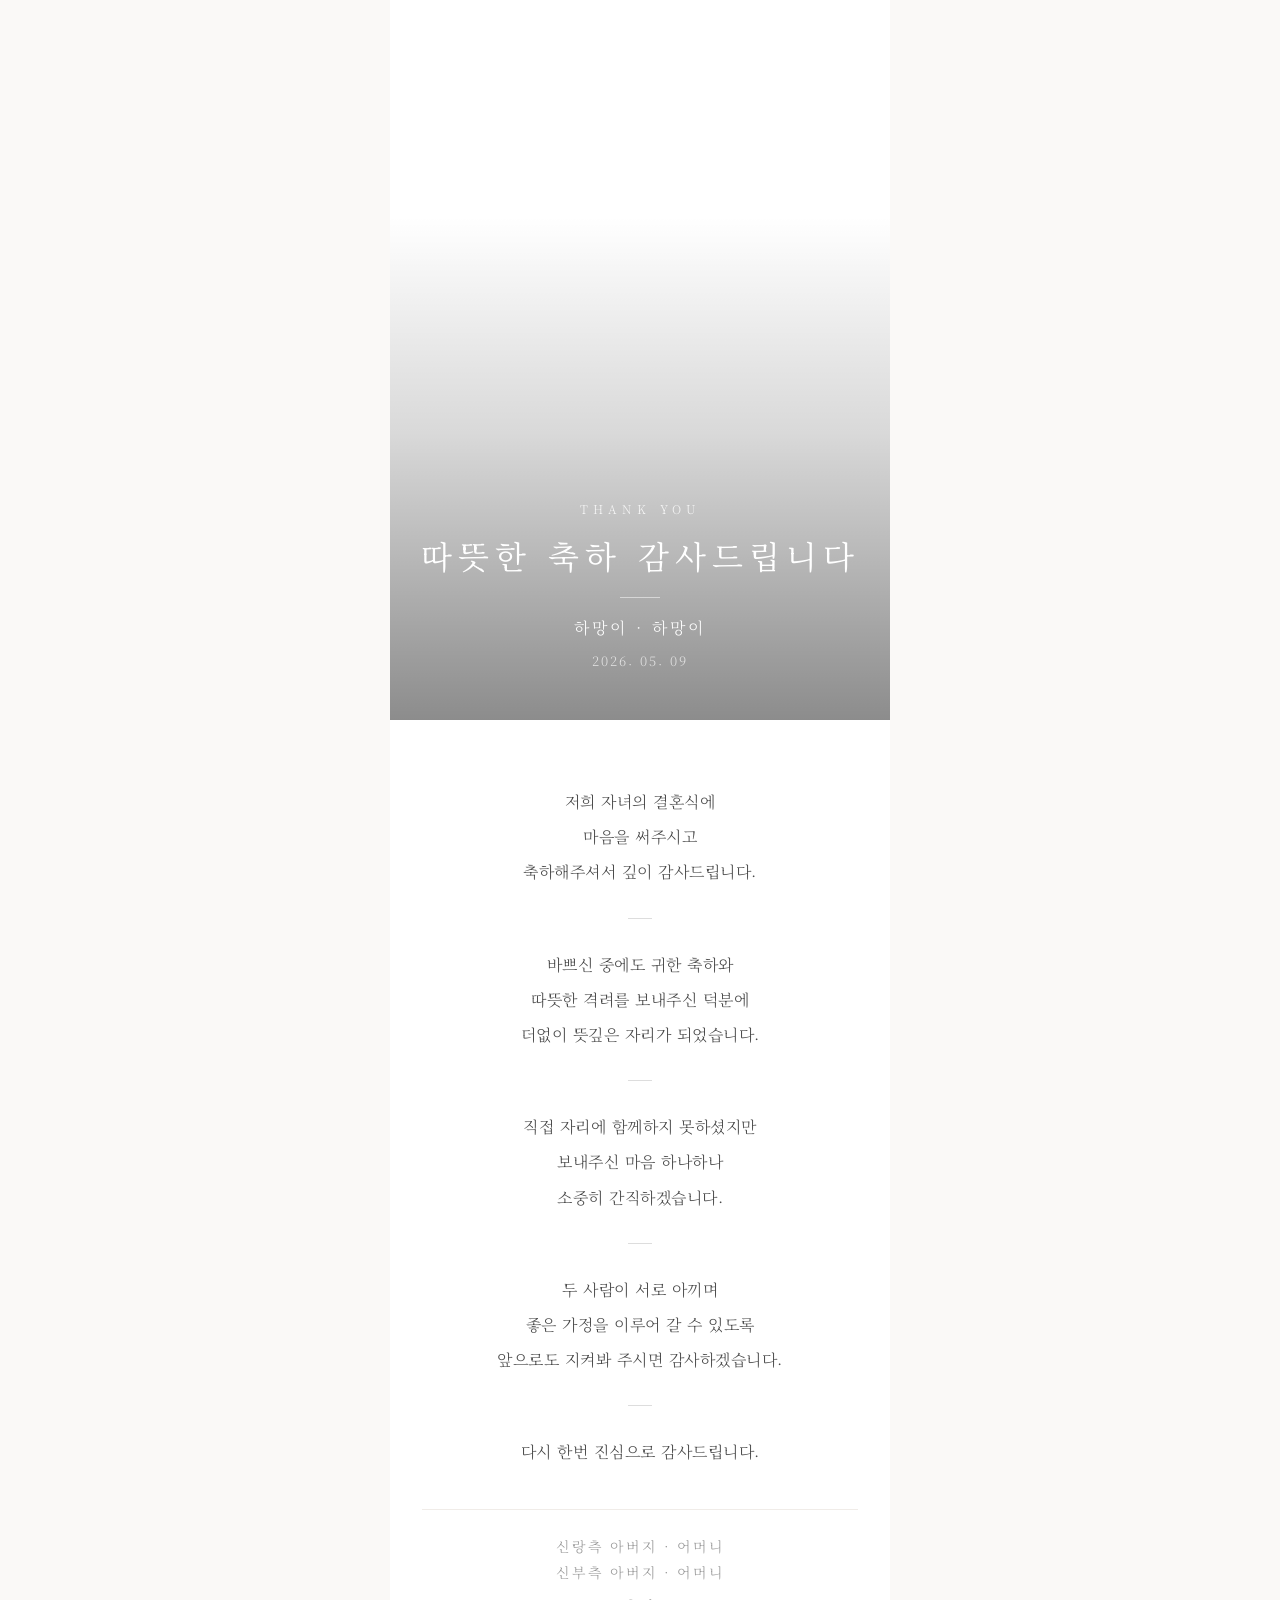
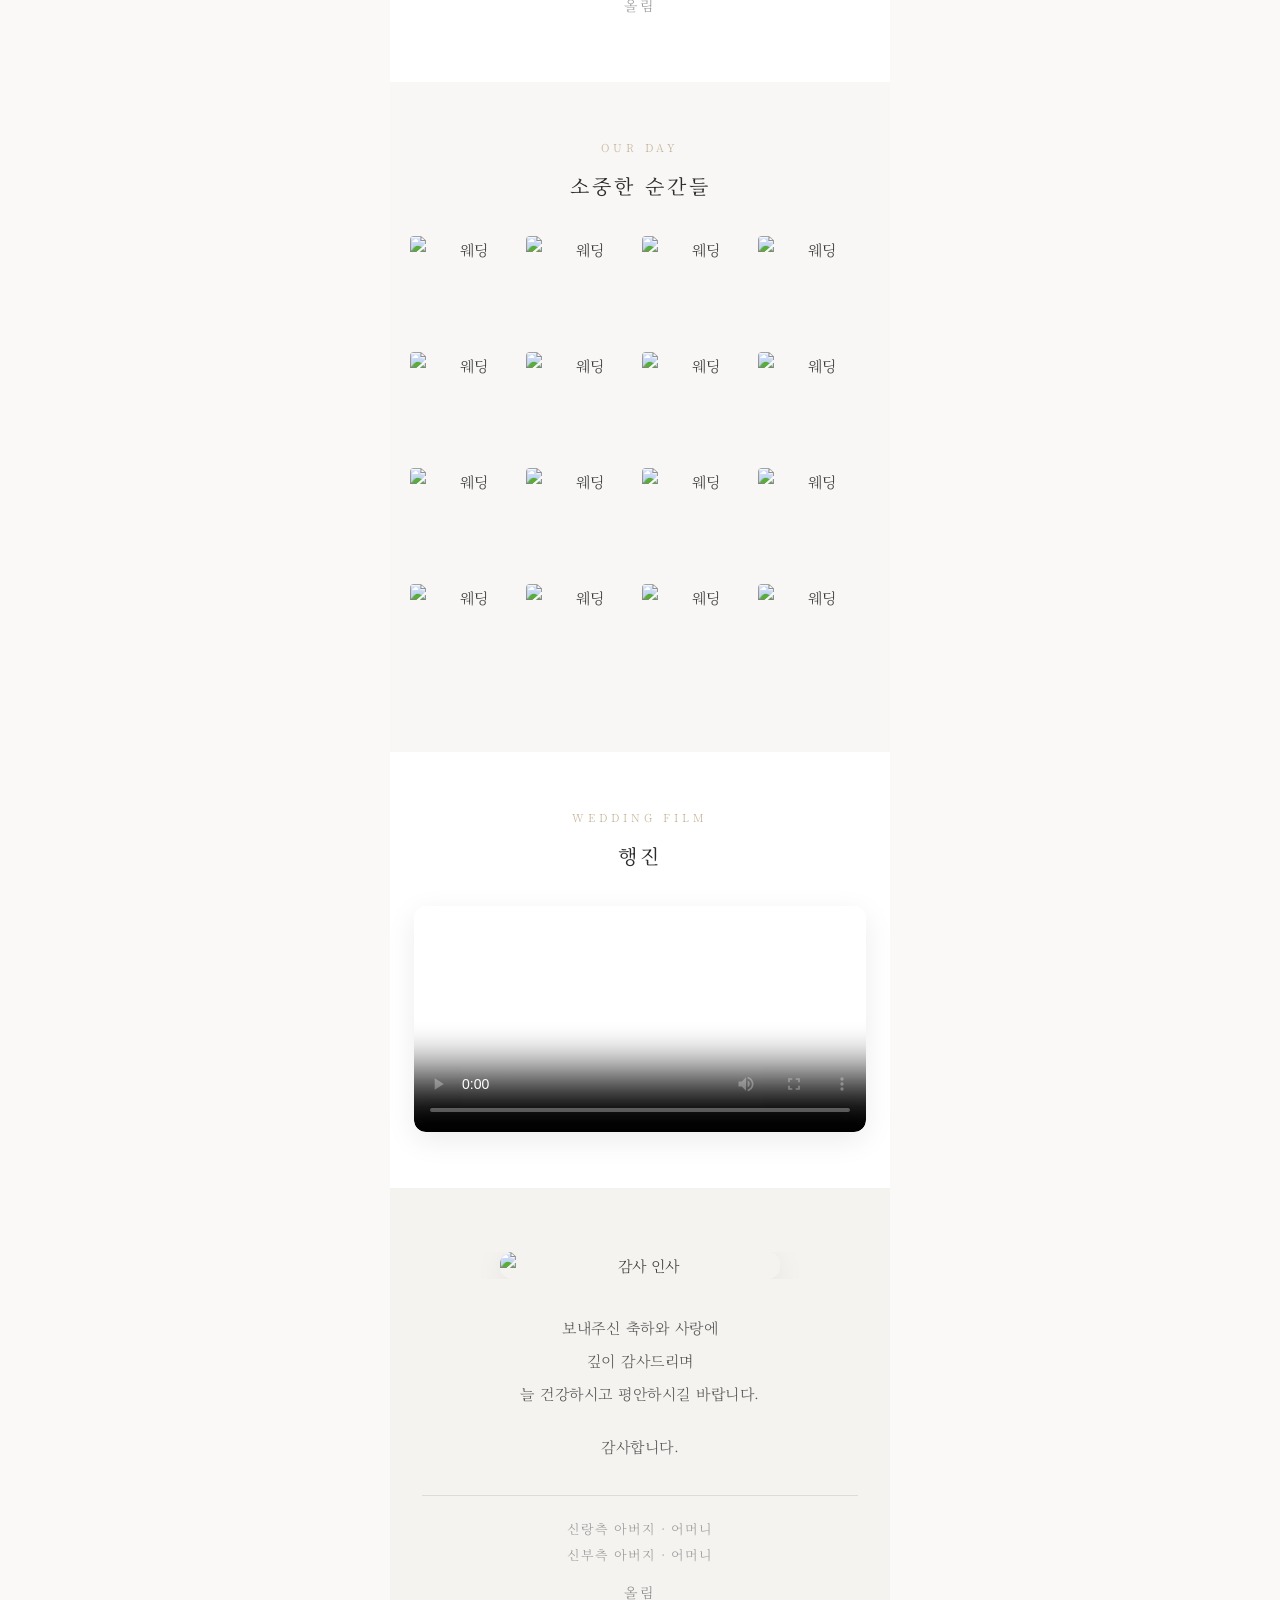
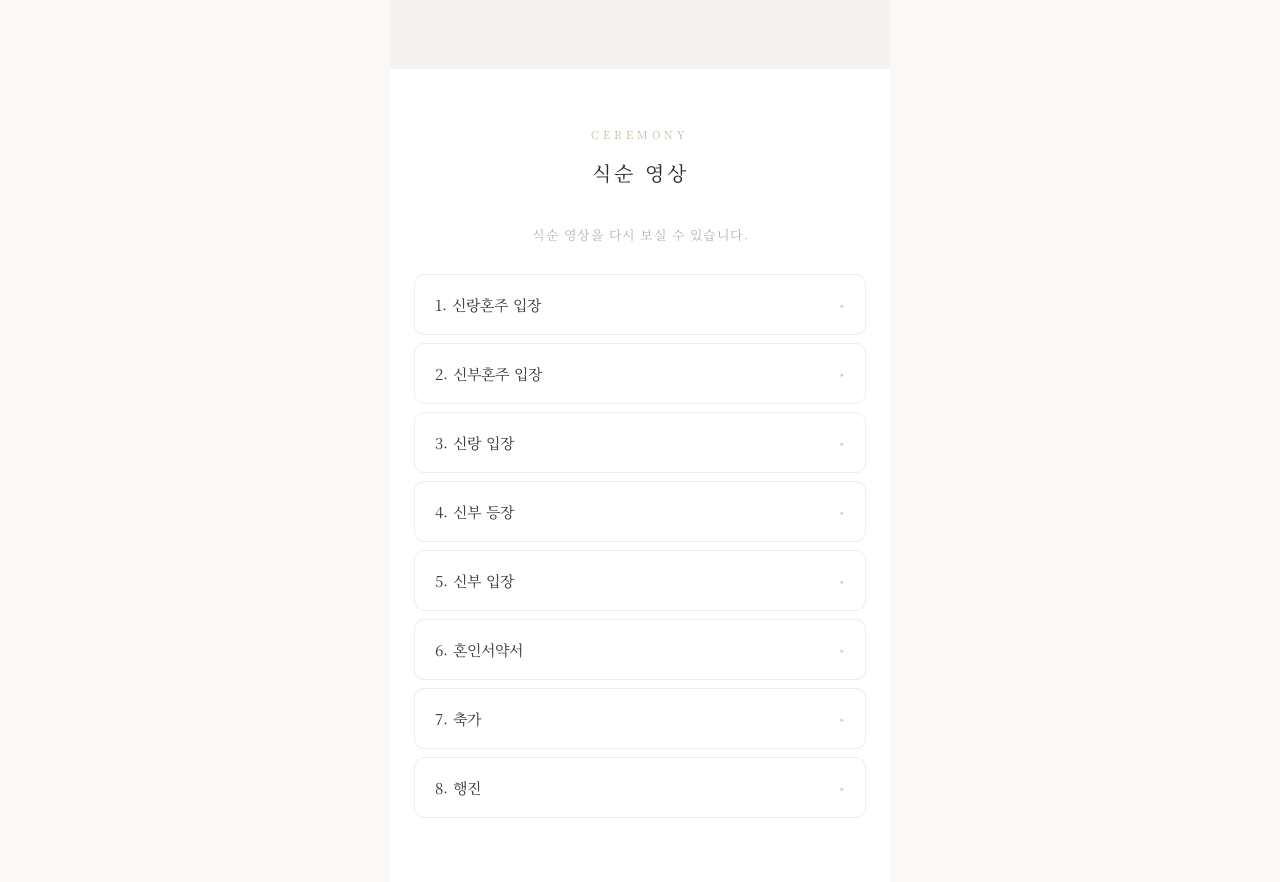
==== parents.html @ 0729daf9 "Add files via upload" ====
<!DOCTYPE html>
<html lang="ko">
<head>
    <meta charset="UTF-8">
    <meta name="viewport" content="width=device-width, initial-scale=1.0">
    <title>하망이🤍하망이 감사카드</title>
    <meta property="og:title" content="하망이🤍하망이 감사카드">
    <meta property="og:description" content="자녀의 결혼을 축복해주신 모든 분들께 진심으로 감사드립니다.">
    <meta property="og:image" content="images/g1.jpg">
    <link rel="preconnect" href="https://fonts.googleapis.com">
    <link href="https://fonts.googleapis.com/css2?family=Noto+Serif+KR:wght@300;400;500&display=swap" rel="stylesheet">
    <link rel="stylesheet" href="styles.css">
</head>
<body>
    <div class="container">
        <!-- 메인 -->
        <header class="hero">
            <div class="hero-overlay"></div>
            <div class="hero-content">
                <p class="hero-label">Thank You</p>
                <h1>따뜻한 축하 감사드립니다</h1>
                <div class="hero-line"></div>
                <p class="hero-couple">하망이 · 하망이</p>
                <p class="hero-date">2026. 05. 09</p>
            </div>
        </header>

        <!-- 인사말 -->
        <section class="section greeting-section">
            <div class="greeting-text">
                <p>저희 자녀의 결혼식에<br>마음을 써주시고<br>축하해주셔서 깊이 감사드립니다.</p>
                <div class="greeting-line"></div>
                <p>바쁘신 중에도 귀한 축하와<br>따뜻한 격려를 보내주신 덕분에<br>더없이 뜻깊은 자리가 되었습니다.</p>
                <div class="greeting-line"></div>
                <p>직접 자리에 함께하지 못하셨지만<br>보내주신 마음 하나하나<br>소중히 간직하겠습니다.</p>
                <div class="greeting-line"></div>
                <p>두 사람이 서로 아끼며<br>좋은 가정을 이루어 갈 수 있도록<br>앞으로도 지켜봐 주시면 감사하겠습니다.</p>
                <div class="greeting-line"></div>
                <p>다시 한번 진심으로 감사드립니다.</p>
            </div>
            <div class="greeting-sign">
                <p>신랑측 아버지 · 어머니</p>
                <p>신부측 아버지 · 어머니</p>
                <p class="greeting-olim">올림</p>
            </div>
        </section>

        <!-- 사진 갤러리 -->
        <section class="section gallery-section">
            <p class="section-label">Our Day</p>
            <h2>소중한 순간들</h2>
            <div class="gallery">
                <div class="gallery-item"><img src="images/g1.jpg" alt="웨딩" loading="lazy"></div>
                <div class="gallery-item"><img src="images/g2.jpg" alt="웨딩" loading="lazy"></div>
                <div class="gallery-item"><img src="images/g3.jpg" alt="웨딩" loading="lazy"></div>
                <div class="gallery-item"><img src="images/g4.jpg" alt="웨딩" loading="lazy"></div>
                <div class="gallery-item"><img src="images/g12.jpg" alt="웨딩" loading="lazy"></div>
                <div class="gallery-item"><img src="images/g13.jpg" alt="웨딩" loading="lazy"></div>
                <div class="gallery-item"><img src="images/g15.jpg" alt="웨딩" loading="lazy"></div>
                <div class="gallery-item"><img src="images/g14.jpg" alt="웨딩" loading="lazy"></div>
                <div class="gallery-item"><img src="images/g16.jpg" alt="웨딩" loading="lazy"></div>
                <div class="gallery-item"><img src="images/g5.jpg" alt="웨딩" loading="lazy"></div>
                <div class="gallery-item"><img src="images/g6.jpg" alt="웨딩" loading="lazy"></div>
                <div class="gallery-item"><img src="images/g7.jpg" alt="웨딩" loading="lazy"></div>
                <div class="gallery-item"><img src="images/g8.jpg" alt="웨딩" loading="lazy"></div>
                <div class="gallery-item"><img src="images/g9.jpg" alt="웨딩" loading="lazy"></div>
                <div class="gallery-item"><img src="images/g10.jpg" alt="웨딩" loading="lazy"></div>
                <div class="gallery-item"><img src="images/g11.jpg" alt="웨딩" loading="lazy"></div>
            </div>
        </section>

        <!-- 영상 섹션 -->
        <section class="section video-section">
            <p class="section-label">Wedding Film</p>
            <h2>행진</h2>
            <div class="video-wrapper">
                <video controls playsinline preload="metadata" poster="images/video_thumb.jpg">
                    <source src="images/video1.mp4" type="video/mp4">
                </video>
            </div>
        </section>

        <!-- 마무리 인사 -->
        <section class="section closing-section">
            <div class="closing-photo">
                <img src="images/hero.jpg" alt="감사 인사">
            </div>
            <p class="closing-text">보내주신 축하와 사랑에<br>깊이 감사드리며<br>늘 건강하시고 평안하시길 바랍니다.</p>
            <p class="closing-text">감사합니다.</p>
            <div class="closing-couple">
                <p class="closing-parents">신랑측 아버지 · 어머니</p>
                <p class="closing-parents">신부측 아버지 · 어머니</p>
                <p class="closing-olim">올림</p>
            </div>
        </section>

        <!-- 식순 영상 -->
        <section class="section ceremony-section">
            <p class="section-label">Ceremony</p>
            <h2>식순 영상</h2>
            <p class="ceremony-desc">식순 영상을 다시 보실 수 있습니다.</p>

            <details class="ceremony-item">
                <summary>1. 신랑혼주 입장</summary>
                <div class="ceremony-video">
                    <video controls playsinline preload="metadata"><source src="images/v_신랑혼주입장.mp4" type="video/mp4"></video>
                </div>
            </details>

            <details class="ceremony-item">
                <summary>2. 신부혼주 입장</summary>
                <div class="ceremony-video">
                    <video controls playsinline preload="metadata"><source src="images/v_신부혼주입장.mp4" type="video/mp4"></video>
                </div>
            </details>

            <details class="ceremony-item">
                <summary>3. 신랑 입장</summary>
                <div class="ceremony-video">
                    <video controls playsinline preload="metadata"><source src="images/v_신랑입장.mp4" type="video/mp4"></video>
                </div>
            </details>

            <details class="ceremony-item">
                <summary>4. 신부 등장</summary>
                <div class="ceremony-video">
                    <video controls playsinline preload="metadata"><source src="images/v_신부등장.mp4" type="video/mp4"></video>
                </div>
            </details>

            <details class="ceremony-item">
                <summary>5. 신부 입장</summary>
                <div class="ceremony-video">
                    <video controls playsinline preload="metadata"><source src="images/v_신부입장.mp4" type="video/mp4"></video>
                </div>
            </details>

            <details class="ceremony-item">
                <summary>6. 혼인서약서</summary>
                <div class="ceremony-video">
                    <video controls playsinline preload="metadata"><source src="images/v_혼인서약서.mp4" type="video/mp4"></video>
                </div>
            </details>

            <details class="ceremony-item">
                <summary>7. 축가</summary>
                <div class="ceremony-video">
                    <video controls playsinline preload="metadata"><source src="images/v_축가.mp4" type="video/mp4"></video>
                </div>
            </details>

            <details class="ceremony-item">
                <summary>8. 행진</summary>
                <div class="ceremony-video">
                    <video controls playsinline preload="metadata"><source src="images/v_행진.mp4" type="video/mp4"></video>
                </div>
            </details>
        </section>

    </div>

    <!-- 사진 뷰어 -->
    <div class="photo-viewer" id="photo-viewer">
        <button class="viewer-close" onclick="closeViewer()">&times;</button>
        <button class="viewer-prev" onclick="viewerNav(-1)">‹</button>
        <img id="viewer-img" src="" alt="">
        <button class="viewer-next" onclick="viewerNav(1)">›</button>
        <div class="viewer-counter" id="viewer-counter"></div>
    </div>

    <script>
        let galleryImages = [];
        let currentViewerIndex = 0;

        document.querySelectorAll('.gallery-item img').forEach((img, i) => {
            galleryImages.push(img.src);
            img.addEventListener('click', () => {
                currentViewerIndex = i;
                showViewerImage();
                document.getElementById('photo-viewer').classList.add('active');
                document.body.style.overflow = 'hidden';
            });
        });

        function showViewerImage() {
            document.getElementById('viewer-img').src = galleryImages[currentViewerIndex];
            document.getElementById('viewer-counter').textContent = (currentViewerIndex + 1) + ' / ' + galleryImages.length;
        }

        function viewerNav(dir) {
            currentViewerIndex = (currentViewerIndex + dir + galleryImages.length) % galleryImages.length;
            showViewerImage();
        }

        function closeViewer() {
            document.getElementById('photo-viewer').classList.remove('active');
            document.body.style.overflow = '';
        }

        document.getElementById('photo-viewer').addEventListener('click', (e) => {
            if (e.target === e.currentTarget) closeViewer();
        });

        let touchStartX = 0;
        const viewer = document.getElementById('photo-viewer');
        viewer.addEventListener('touchstart', (e) => { touchStartX = e.touches[0].clientX; });
        viewer.addEventListener('touchend', (e) => {
            const diff = touchStartX - e.changedTouches[0].clientX;
            if (Math.abs(diff) > 50) viewerNav(diff > 0 ? 1 : -1);
        });

        const observer = new IntersectionObserver((entries) => {
            entries.forEach(entry => {
                if (entry.isIntersecting) {
                    entry.target.classList.add('visible');
                }
            });
        }, { threshold: 0.15 });

        document.querySelectorAll('.section, .gallery-item').forEach(el => observer.observe(el));
    </script>
</body>
</html>
---- styles.css ----
* { margin: 0; padding: 0; box-sizing: border-box; }

body {
    font-family: 'Noto Serif KR', serif;
    background: #faf9f7;
    color: #3a3a3a;
    font-size: 15px;
    line-height: 1.8;
    -webkit-font-smoothing: antialiased;
    font-weight: 300;
}

.container {
    max-width: 500px;
    margin: 0 auto;
    background: #fff;
    min-height: 100vh;
    overflow: hidden;
}

/* Hero */
.hero {
    position: relative;
    height: 80vh;
    min-height: 480px;
    background: url('images/g1.jpg') center center / cover no-repeat;
    display: flex;
    align-items: flex-end;
    justify-content: center;
}

.hero-overlay {
    position: absolute;
    top: 0; left: 0; right: 0; bottom: 0;
    background: linear-gradient(
        to bottom,
        rgba(0,0,0,0) 30%,
        rgba(0,0,0,0.15) 60%,
        rgba(0,0,0,0.45) 100%
    );
}

.hero-content {
    position: relative;
    z-index: 1;
    text-align: center;
    color: #fff;
    padding: 0 24px 48px;
}

.hero-label {
    font-size: 12px;
    letter-spacing: 5px;
    text-transform: uppercase;
    opacity: 0.8;
    margin-bottom: 8px;
}

.hero h1 {
    font-size: 32px;
    font-weight: 400;
    letter-spacing: 6px;
    margin-bottom: 12px;
    color: #fff;
}

.hero-line {
    width: 40px;
    height: 1px;
    background: rgba(255,255,255,0.5);
    margin: 0 auto 16px;
}

.hero-couple {
    font-size: 16px;
    letter-spacing: 3px;
    font-weight: 300;
    margin-bottom: 6px;
}

.hero-date {
    font-size: 13px;
    letter-spacing: 2px;
    opacity: 0.7;
}

/* Sections */
.section {
    padding: 56px 28px;
    text-align: center;
    opacity: 0;
    transform: translateY(20px);
    transition: opacity 0.8s ease, transform 0.8s ease;
}

.section.visible {
    opacity: 1;
    transform: translateY(0);
}

.section-label {
    font-size: 11px;
    letter-spacing: 4px;
    color: #c5b79e;
    text-transform: uppercase;
    margin-bottom: 10px;
}

.section h2 {
    font-size: 20px;
    font-weight: 400;
    color: #2c2c2c;
    letter-spacing: 3px;
    margin-bottom: 32px;
}

/* Greeting */
.greeting-section {
    background: #fff;
    padding: 64px 32px;
}

.greeting-text p {
    font-size: 16px;
    line-height: 2.2;
    color: #4a4a4a;
    font-weight: 300;
    letter-spacing: 0.5px;
}

.greeting-line {
    width: 24px;
    height: 1px;
    background: #ddd;
    margin: 28px auto;
}

.greeting-sign {
    margin-top: 40px;
    padding-top: 24px;
    border-top: 1px solid #f0ece8;
}

.greeting-sign p {
    font-size: 14px;
    color: #999;
    letter-spacing: 2px;
}

/* Gallery */
.gallery-section {
    background: #f8f7f5;
    padding: 56px 20px;
}

.gallery {
    display: grid;
    grid-template-columns: 1fr 1fr 1fr 1fr;
    gap: 4px;
}

.gallery-item {
    border-radius: 4px;
    overflow: hidden;
    cursor: pointer;
    opacity: 0;
    transform: translateY(16px);
    transition: opacity 0.6s ease, transform 0.6s ease;
    aspect-ratio: 1;
}

.gallery-item.visible {
    opacity: 1;
    transform: translateY(0);
}

.gallery-item img {
    width: 100%;
    height: 100%;
    object-fit: cover;
    display: block;
    transition: transform 0.4s ease;
}

.gallery-item:active img {
    transform: scale(1.05);
}

/* Video */
.video-section {
    background: #fff;
    padding: 56px 24px;
}

.video-wrapper {
    border-radius: 12px;
    overflow: hidden;
    box-shadow: 0 8px 30px rgba(0,0,0,0.08);
}

.video-wrapper video {
    width: 100%;
    display: block;
    border-radius: 12px;
}

.video-label {
    font-size: 13px;
    color: #aaa;
    margin-top: 12px;
    letter-spacing: 0.5px;
}

/* Closing */
.closing-section {
    background: #f5f3f0;
    padding: 64px 32px;
}

.closing-photo {
    margin-bottom: 32px;
}

.closing-photo {
    overflow: hidden;
}

.closing-photo img {
    width: 100%;
    max-width: 280px;
    border-radius: 12px;
    box-shadow: 0 8px 30px rgba(0,0,0,0.08);
    display: block;
    margin: 0 auto;
}

.closing-text {
    font-size: 15px;
    line-height: 2.2;
    color: #555;
    font-weight: 300;
    margin-bottom: 20px;
    letter-spacing: 0.5px;
}

.closing-couple {
    margin-top: 32px;
    padding-top: 20px;
    border-top: 1px solid #e0dbd5;
}

.closing-names {
    font-size: 17px;
    font-weight: 400;
    color: #3a3a3a;
    letter-spacing: 3px;
    margin-bottom: 12px;
}

.closing-parents {
    font-size: 13px;
    color: #999;
    letter-spacing: 1px;
    line-height: 2;
}

.closing-olim {
    font-size: 14px;
    color: #888;
    letter-spacing: 2px;
    margin-top: 12px;
}

.greeting-parents {
    font-size: 13px;
    color: #aaa;
    letter-spacing: 1px;
    margin-top: 4px;
}

.greeting-olim {
    font-size: 14px;
    color: #999;
    letter-spacing: 2px;
    margin-top: 8px;
}

/* Ceremony */
.ceremony-section {
    background: #fff;
    padding: 56px 24px;
}

.ceremony-desc {
    font-size: 13px;
    color: #aaa;
    margin-bottom: 28px;
    letter-spacing: 0.5px;
}

.ceremony-item {
    border: 1px solid #f0ece8;
    border-radius: 10px;
    margin-bottom: 8px;
    overflow: hidden;
}

.ceremony-item summary {
    padding: 16px 20px;
    font-size: 15px;
    font-weight: 400;
    color: #3a3a3a;
    cursor: pointer;
    list-style: none;
    display: flex;
    align-items: center;
    justify-content: space-between;
    transition: background 0.2s;
}

.ceremony-item summary::-webkit-details-marker { display: none; }

.ceremony-item summary::after {
    content: '▸';
    font-size: 12px;
    color: #ccc;
    transition: transform 0.2s;
}

.ceremony-item[open] summary::after {
    transform: rotate(90deg);
}

.ceremony-item summary:active {
    background: #faf9f7;
}

.ceremony-video {
    padding: 0 12px 12px;
}

.ceremony-video video {
    width: 100%;
    border-radius: 8px;
    display: block;
}

/* Footer */
footer {
    background: #2c2c2c;
    text-align: center;
    padding: 24px;
    font-size: 12px;
    color: rgba(255,255,255,0.4);
    letter-spacing: 1px;
}

/* Photo Viewer */
.photo-viewer {
    display: none;
    position: fixed;
    top: 0; left: 0; right: 0; bottom: 0;
    background: rgba(0,0,0,0.95);
    z-index: 1000;
    align-items: center;
    justify-content: center;
    padding: 20px;
}

.photo-viewer.active {
    display: flex;
}

.photo-viewer img {
    max-width: 100%;
    max-height: 90vh;
    object-fit: contain;
    border-radius: 4px;
}

.viewer-close {
    position: absolute;
    top: 16px;
    right: 20px;
    background: none;
    border: none;
    color: #fff;
    font-size: 36px;
    cursor: pointer;
    z-index: 10;
    opacity: 0.7;
}

.viewer-prev,
.viewer-next {
    position: absolute;
    top: 50%;
    transform: translateY(-50%);
    background: rgba(255,255,255,0.15);
    border: none;
    color: #fff;
    font-size: 36px;
    width: 48px;
    height: 48px;
    border-radius: 50%;
    cursor: pointer;
    z-index: 10;
    display: flex;
    align-items: center;
    justify-content: center;
}

.viewer-prev { left: 12px; }
.viewer-next { right: 12px; }

.viewer-prev:active,
.viewer-next:active {
    background: rgba(255,255,255,0.3);
}

.viewer-counter {
    position: absolute;
    bottom: 24px;
    left: 50%;
    transform: translateX(-50%);
    color: rgba(255,255,255,0.6);
    font-size: 13px;
    letter-spacing: 2px;
}

/* Responsive */
@media (max-width: 380px) {
    .hero h1 { font-size: 26px; letter-spacing: 4px; }
    .greeting-text p { font-size: 15px; }
    .section { padding: 44px 24px; }
}
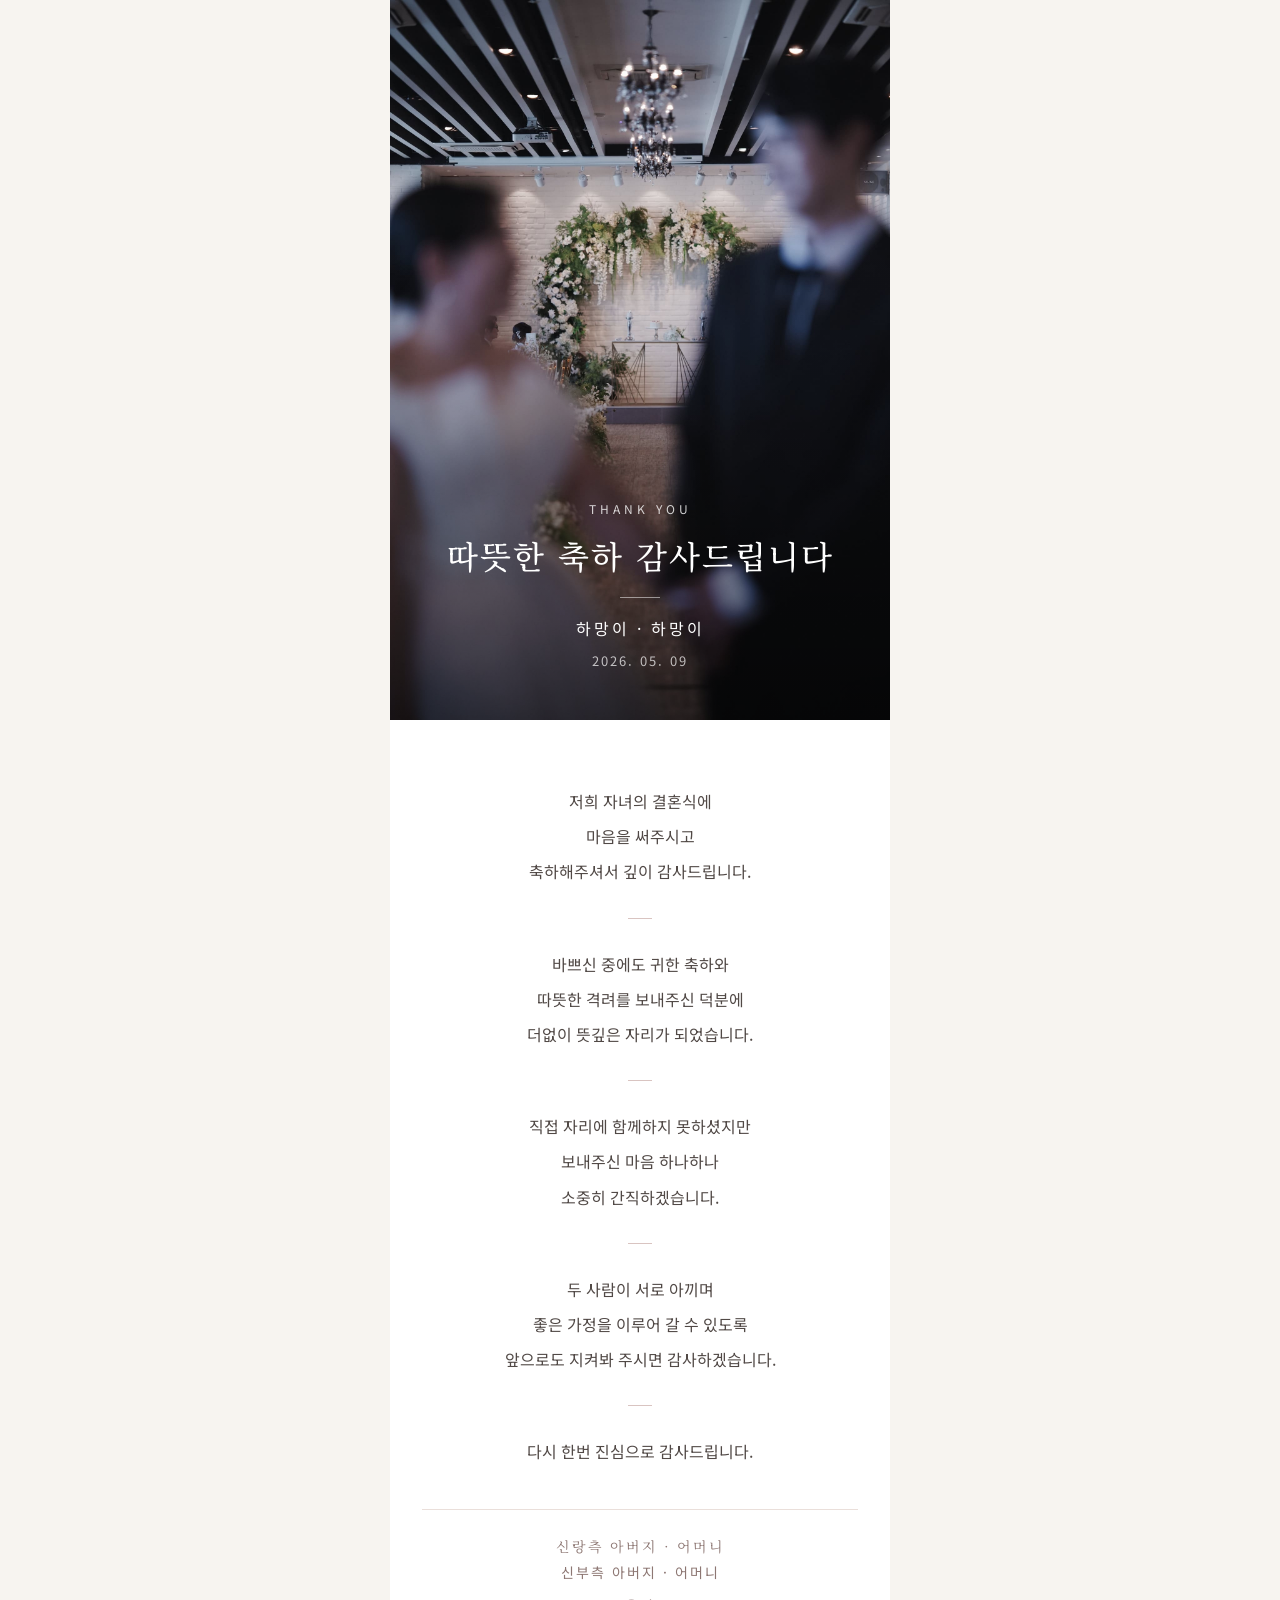
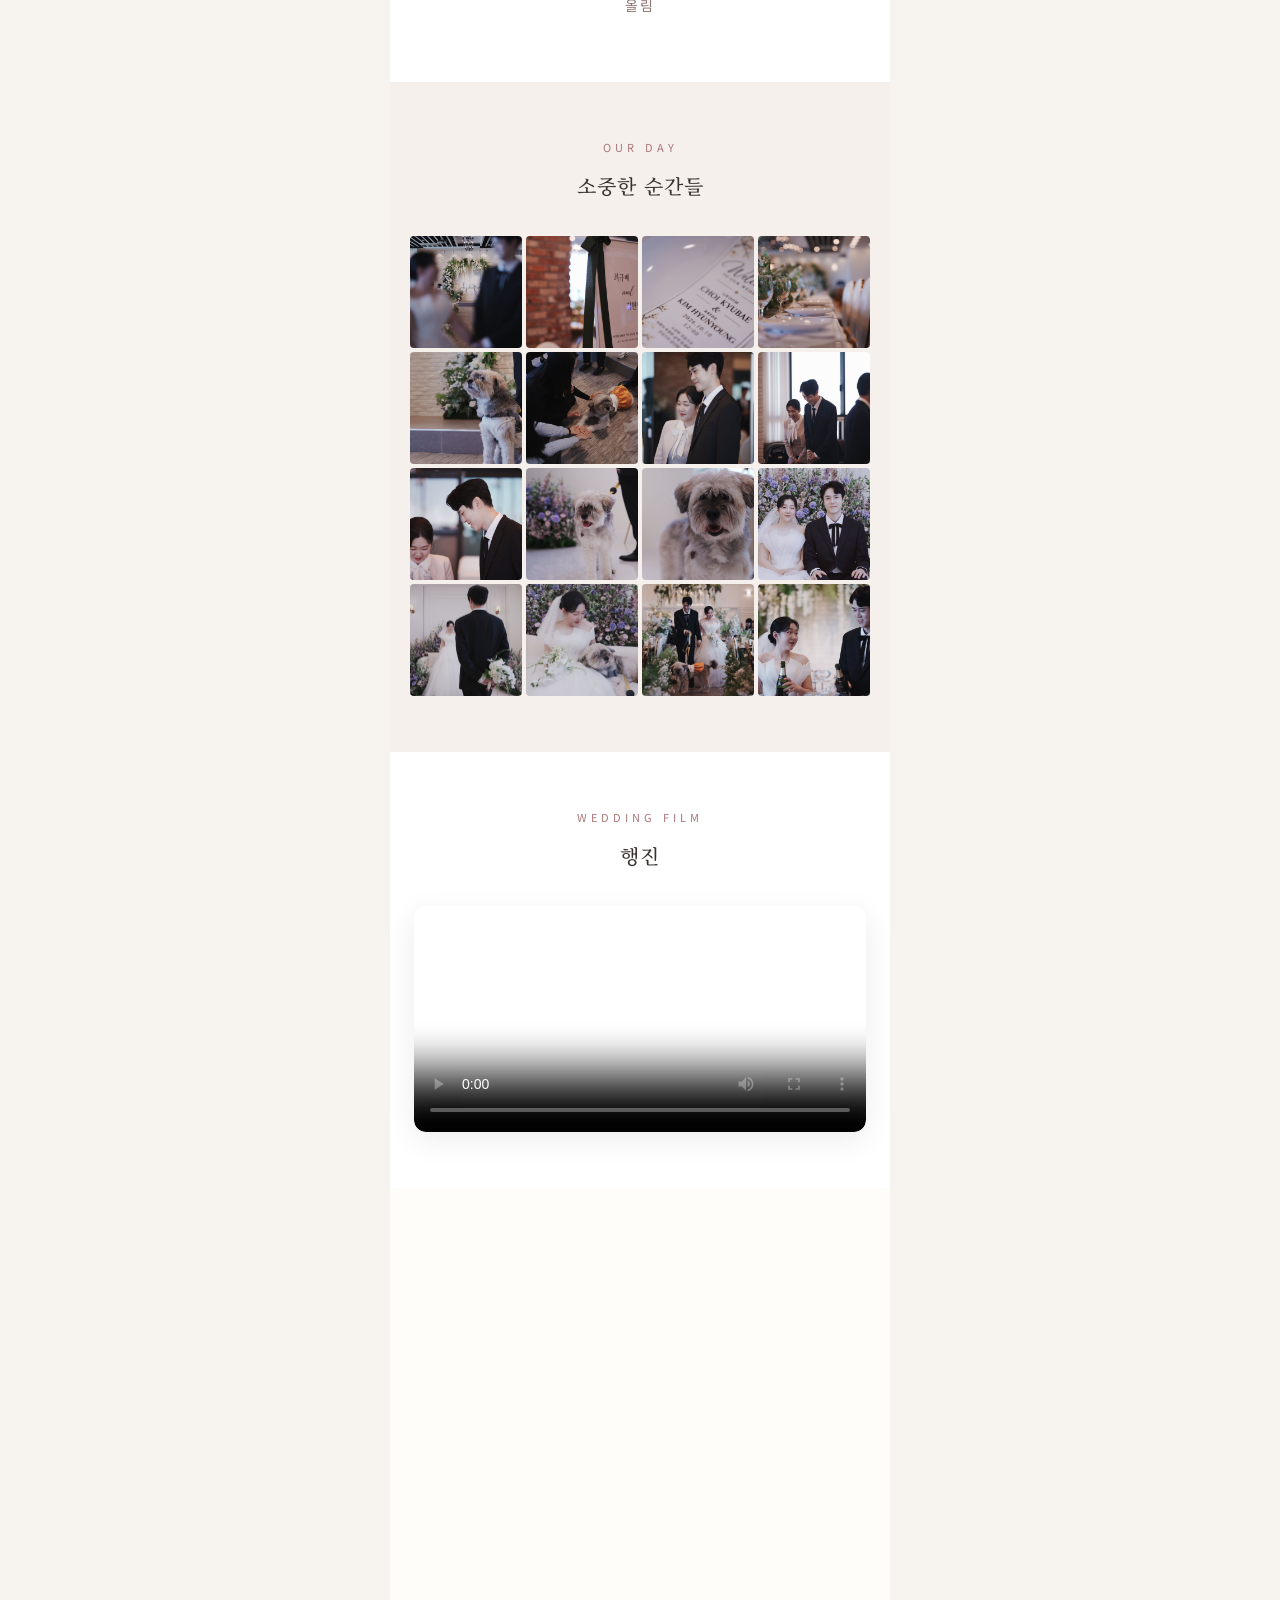
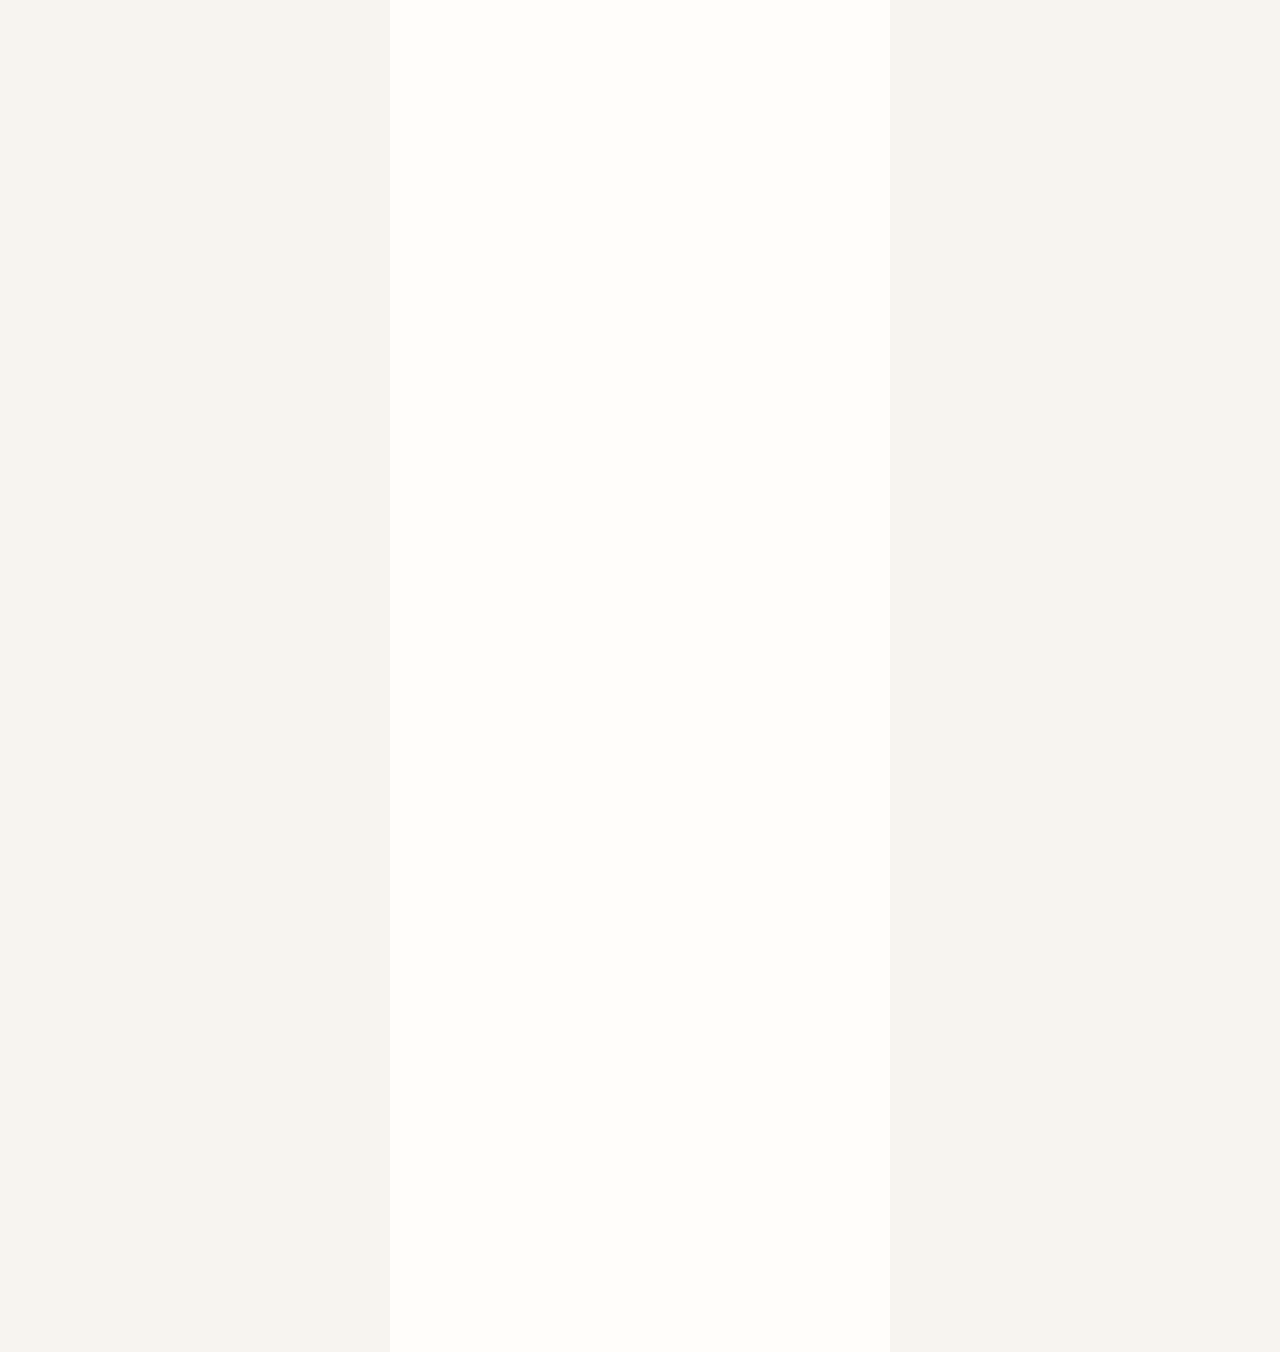
==== commit 6533d0ad: "Add files via upload" ====
--- a/parents.html
+++ b/parents.html
@@ -8,7 +8,7 @@
     <meta property="og:description" content="자녀의 결혼을 축복해주신 모든 분들께 진심으로 감사드립니다.">
     <meta property="og:image" content="images/g1.jpg">
     <link rel="preconnect" href="https://fonts.googleapis.com">
-    <link href="https://fonts.googleapis.com/css2?family=Noto+Serif+KR:wght@300;400;500&display=swap" rel="stylesheet">
+    <link href="https://fonts.googleapis.com/css2?family=Noto+Sans+KR:wght@300;400;500;600&family=Noto+Serif+KR:wght@400;500;600&display=swap" rel="stylesheet">
     <link rel="stylesheet" href="styles.css">
 </head>
 <body>
--- a/styles.css
+++ b/styles.css
@@ -434,3 +434,37 @@
     .greeting-text p { font-size: 15px; }
     .section { padding: 44px 24px; }
 }
+
+/* Typography and palette refresh */
+body {
+    font-family: 'Noto Sans KR', sans-serif;
+    background: #f7f4f0;
+    color: #393432;
+    font-weight: 400;
+}
+
+.container { background: #fffdfa; }
+.hero h1, .section h2, .greeting-sign p:first-child, .closing-names {
+    font-family: 'Noto Serif KR', serif;
+}
+.hero h1 { letter-spacing: 2px; font-weight: 500; }
+.hero-label { letter-spacing: 4px; }
+.hero-couple { font-weight: 400; }
+.section-label { color: #a97779; }
+.section h2 { color: #393432; font-weight: 500; letter-spacing: 1px; }
+.greeting-text p, .closing-text { color: #514946; font-weight: 400; letter-spacing: 0; }
+.greeting-line { background: #d9c4c1; }
+.greeting-sign { border-top-color: #eadfda; }
+.greeting-sign p, .greeting-olim, .closing-olim { color: #8d7773; }
+.gallery-section, .closing-section { background: #f5f0ec; }
+.closing-couple { border-top-color: #dfd1cb; }
+.closing-names { color: #393432; font-weight: 500; letter-spacing: 1px; }
+.closing-parents { color: #776a66; }
+.ceremony-desc { color: #817570; }
+.ceremony-item { border-color: #e8ded9; }
+.ceremony-item summary { color: #393432; }
+.ceremony-item summary::after { color: #a97779; }
+.ceremony-item summary:active { background: #f7f4f0; }
+@media (max-width: 380px) {
+    .hero h1 { letter-spacing: 1px; }
+}
